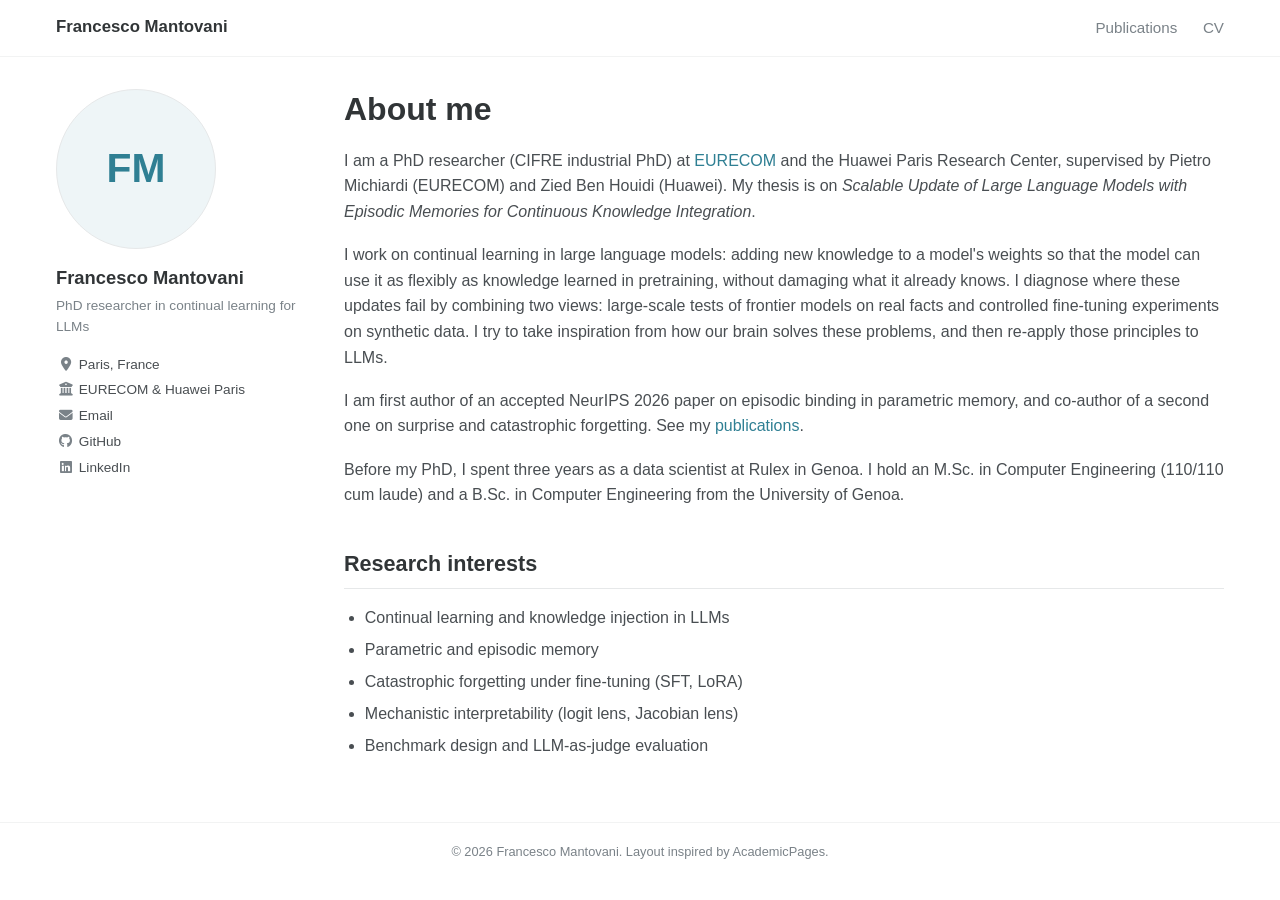
==== index.html @ f329540e "Personal website Co-Authored-By: Claude Opus 5.5 <noreply@anthropic.com>" ====
<!doctype html>
<html lang="en">
<head>
  <meta charset="utf-8">
  <meta name="viewport" content="width=device-width, initial-scale=1">
  <title>About me - Francesco Mantovani</title>
  <meta name="description" content="Francesco Mantovani, PhD researcher (EURECOM & Huawei Paris Research Center) working on continual learning in large language models.">
  <link rel="stylesheet" href="https://cdnjs.cloudflare.com/ajax/libs/font-awesome/6.5.1/css/all.min.css">
  <link rel="stylesheet" href="assets/style.css">
</head>
<body>
  <header class="masthead">
    <nav>
      <a class="site-title" href="./">Francesco Mantovani</a>
      <a href="publications.html">Publications</a>
      <a href="cv/Francesco_Mantovani_CV.pdf">CV</a>
    </nav>
  </header>

  <div class="wrapper">
    <aside class="sidebar">
      <div class="sticky">
        <!-- To add a photo: put it at images/headshot.jpg (square works best). Until then initials are shown. -->
        <img class="avatar" src="images/headshot.jpg" alt="Francesco Mantovani"
             onerror="this.outerHTML='<div class=&quot;avatar avatar-fallback&quot;>FM</div>'">
        <h3>Francesco Mantovani</h3>
        <p class="tagline">PhD researcher in continual learning for LLMs</p>
        <ul class="author-links">
          <li><i class="fa-solid fa-location-dot"></i> Paris, France</li>
          <li><i class="fa-solid fa-building-columns"></i> EURECOM &amp; Huawei Paris</li>
          <li><a href="mailto:mantovanifranci23@gmail.com"><i class="fa-solid fa-envelope"></i> Email</a></li>
          <li><a href="https://github.com/Elpinzeiro"><i class="fa-brands fa-github"></i> GitHub</a></li>
          <li><a href="https://www.linkedin.com/in/francesco-mantovani-6890bb225"><i class="fa-brands fa-linkedin"></i> LinkedIn</a></li>
        </ul>
      </div>
    </aside>

    <main class="page">
      <h1>About me</h1>
      <p>
        I am a PhD researcher (CIFRE industrial PhD) at
        <a href="https://www.eurecom.fr/">EURECOM</a> and the Huawei Paris Research Center,
        supervised by Pietro Michiardi (EURECOM)
        and Zied Ben Houidi (Huawei). My thesis is on <em>Scalable Update of Large Language Models
        with Episodic Memories for Continuous Knowledge Integration</em>.
      </p>
      <p>
        I work on continual learning in large language models: adding new knowledge to a model's
        weights so that the model can use it as flexibly as knowledge learned in pretraining,
        without damaging what it already knows. I diagnose where these updates fail by combining two
        views: large-scale tests of frontier models on real facts and controlled fine-tuning
        experiments on synthetic data. I try to take inspiration from how our brain solves these
        problems, and then re-apply those principles to LLMs.
      </p>
      <p>
        I am first author of an accepted NeurIPS 2026 paper on episodic binding in parametric memory,
        and co-author of a second one on surprise and catastrophic forgetting. See my
        <a href="publications.html">publications</a>.
      </p>
      <p>
        Before my PhD, I spent three years as a data scientist at Rulex in Genoa. I hold an M.Sc. in
        Computer Engineering (110/110 cum laude) and a B.Sc. in Computer Engineering from the
        University of Genoa.
      </p>

      <h2>Research interests</h2>
      <ul>
        <li>Continual learning and knowledge injection in LLMs</li>
        <li>Parametric and episodic memory</li>
        <li>Catastrophic forgetting under fine-tuning (SFT, LoRA)</li>
        <li>Mechanistic interpretability (logit lens, Jacobian lens)</li>
        <li>Benchmark design and LLM-as-judge evaluation</li>
      </ul>
    </main>
  </div>

  <footer class="footer">
    &copy; 2026 Francesco Mantovani. Layout inspired by AcademicPages.
  </footer>
</body>
</html>
---- assets/style.css ----
/* Layout inspired by AcademicPages / Minimal Mistakes */
:root {
  --text: #494e52;
  --heading: #313537;
  --muted: #7a8288;
  --link: #2f7f93;
  --link-hover: #205a68;
  --border: #f2f3f3;
  --rule: #e6e8e9;
  --bg: #ffffff;
  --mast-bg: #ffffff;
  --badge-bg: #eef5f7;
}
@media (prefers-color-scheme: dark) {
  :root {
    --text: #c7cbce;
    --heading: #eaeced;
    --muted: #8e959a;
    --link: #6cb7c9;
    --link-hover: #9fd2de;
    --border: #2a2e31;
    --rule: #33383b;
    --bg: #1b1e20;
    --mast-bg: #1b1e20;
    --badge-bg: #23303a;
  }
}

* { box-sizing: border-box; }
html { font-size: 16px; -webkit-text-size-adjust: 100%; }
body {
  margin: 0;
  background: var(--bg);
  color: var(--text);
  font-family: -apple-system, BlinkMacSystemFont, "Roboto", "Segoe UI", "Helvetica Neue", "Lucida Grande", Arial, sans-serif;
  line-height: 1.6;
}
a { color: var(--link); text-decoration: none; }
a:hover { color: var(--link-hover); text-decoration: underline; }

/* Masthead */
.masthead {
  position: sticky; top: 0; z-index: 10;
  background: var(--mast-bg);
  border-bottom: 1px solid var(--border);
}
.masthead nav {
  max-width: 1200px; margin: 0 auto;
  padding: 0.9em 1em;
  display: flex; flex-wrap: wrap; align-items: center; gap: 0.4em 1.6em;
}
.masthead .site-title { font-weight: 700; color: var(--heading); font-size: 1.05em; margin-right: auto; }
.masthead a { color: var(--muted); font-size: 0.95em; }
.masthead a:hover, .masthead a.active { color: var(--heading); text-decoration: none; }
.masthead a.active { border-bottom: 2px solid var(--link); }

/* Two-column layout */
.wrapper {
  max-width: 1200px; margin: 0 auto;
  padding: 2em 1em 3em;
  display: grid; grid-template-columns: 240px minmax(0, 1fr); gap: 3em;
}
.sidebar { font-size: 0.85em; }
.sidebar .sticky { position: sticky; top: 5em; }
.avatar {
  width: 160px; height: 160px; border-radius: 50%;
  object-fit: cover; display: block;
  border: 1px solid var(--rule);
  background: var(--badge-bg);
}
.avatar-fallback {
  display: flex; align-items: center; justify-content: center;
  font-size: 3em; font-weight: 600; color: var(--link);
}
.sidebar h3 { margin: 0.8em 0 0.1em; color: var(--heading); font-size: 1.35em; }
.sidebar .tagline { margin: 0 0 1em; color: var(--muted); }
.author-links { list-style: none; padding: 0; margin: 0; }
.author-links li { padding: 0.15em 0; white-space: nowrap; overflow: hidden; text-overflow: ellipsis; }
.author-links i { width: 1.4em; text-align: center; color: var(--muted); }
.author-links a { color: var(--text); }
.author-links a:hover { color: var(--link); }

/* Content */
.page h1 {
  margin: 0 0 0.6em; color: var(--heading); font-size: 2em; line-height: 1.25;
}
.page h2 {
  margin: 1.8em 0 0.6em; padding-bottom: 0.3em;
  border-bottom: 1px solid var(--rule);
  color: var(--heading); font-size: 1.35em;
}
.page p { margin: 0 0 1.1em; }
.page ul { padding-left: 1.3em; }
.page li { margin-bottom: 0.4em; }

.pub { margin: 0 0 1.6em; }
.pub .title { font-weight: 600; color: var(--heading); }
.pub .authors, .pub .venue { font-size: 0.95em; }
.pub .venue { color: var(--muted); }
.pub .me { font-weight: 700; color: var(--heading); }
.badge {
  display: inline-block; font-size: 0.75em; font-weight: 600;
  padding: 0.05em 0.55em; border-radius: 4px;
  background: var(--badge-bg); color: var(--link); margin-right: 0.3em;
}
.links a { font-size: 0.9em; margin-right: 0.8em; }

.news { list-style: none; padding: 0; }
.news li { display: grid; grid-template-columns: 6.5em 1fr; gap: 0.8em; }
.news .date { color: var(--muted); font-variant-numeric: tabular-nums; }

/* Footer */
.footer {
  border-top: 1px solid var(--border);
  color: var(--muted); font-size: 0.8em; text-align: center;
  padding: 1.5em 1em 2em;
}

/* Mobile */
@media (max-width: 800px) {
  .wrapper { grid-template-columns: 1fr; gap: 1.5em; padding-top: 1.2em; }
  .sidebar .sticky { position: static; display: grid; grid-template-columns: 96px 1fr; gap: 0 1em; align-items: center; }
  .avatar { width: 96px; height: 96px; grid-row: span 2; }
  .avatar-fallback { font-size: 2em; }
  .sidebar h3 { margin-top: 0; }
  .author-links { grid-column: 1 / -1; display: flex; flex-wrap: wrap; gap: 0.2em 1em; margin-top: 0.8em; }
  .page h1 { font-size: 1.6em; }
}
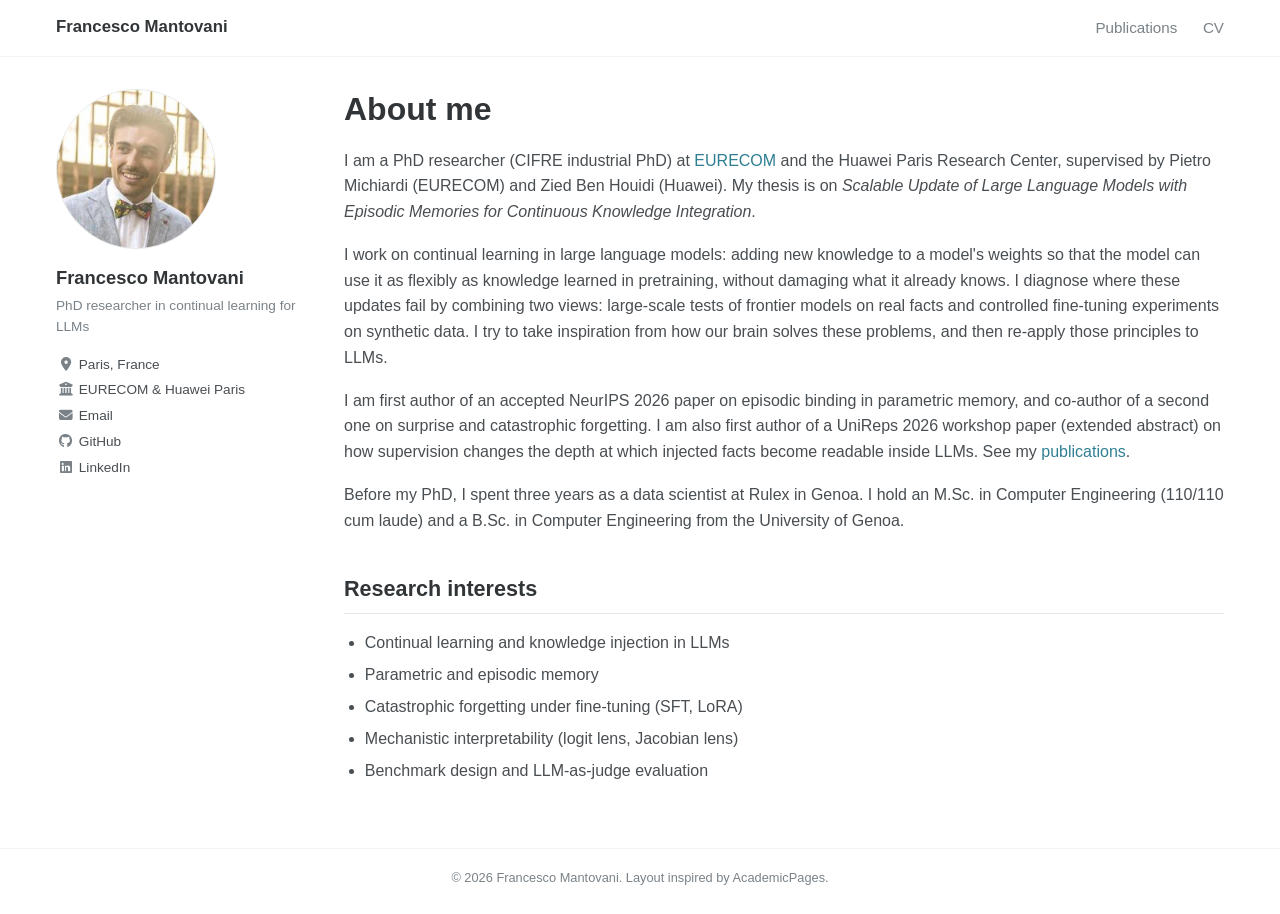
==== commit 3cf359f4: "Add profile photo and mention UniReps workshop paper Co-Authored-By: Claude Opus 5.5 <noreply@anthro" ====
--- a/index.html
+++ b/index.html
@@ -54,7 +54,9 @@
       </p>
       <p>
         I am first author of an accepted NeurIPS 2026 paper on episodic binding in parametric memory,
-        and co-author of a second one on surprise and catastrophic forgetting. See my
+        and co-author of a second one on surprise and catastrophic forgetting. I am also first author
+        of a UniReps 2026 workshop paper (extended abstract) on how supervision changes the depth at
+        which injected facts become readable inside LLMs. See my
         <a href="publications.html">publications</a>.
       </p>
       <p>
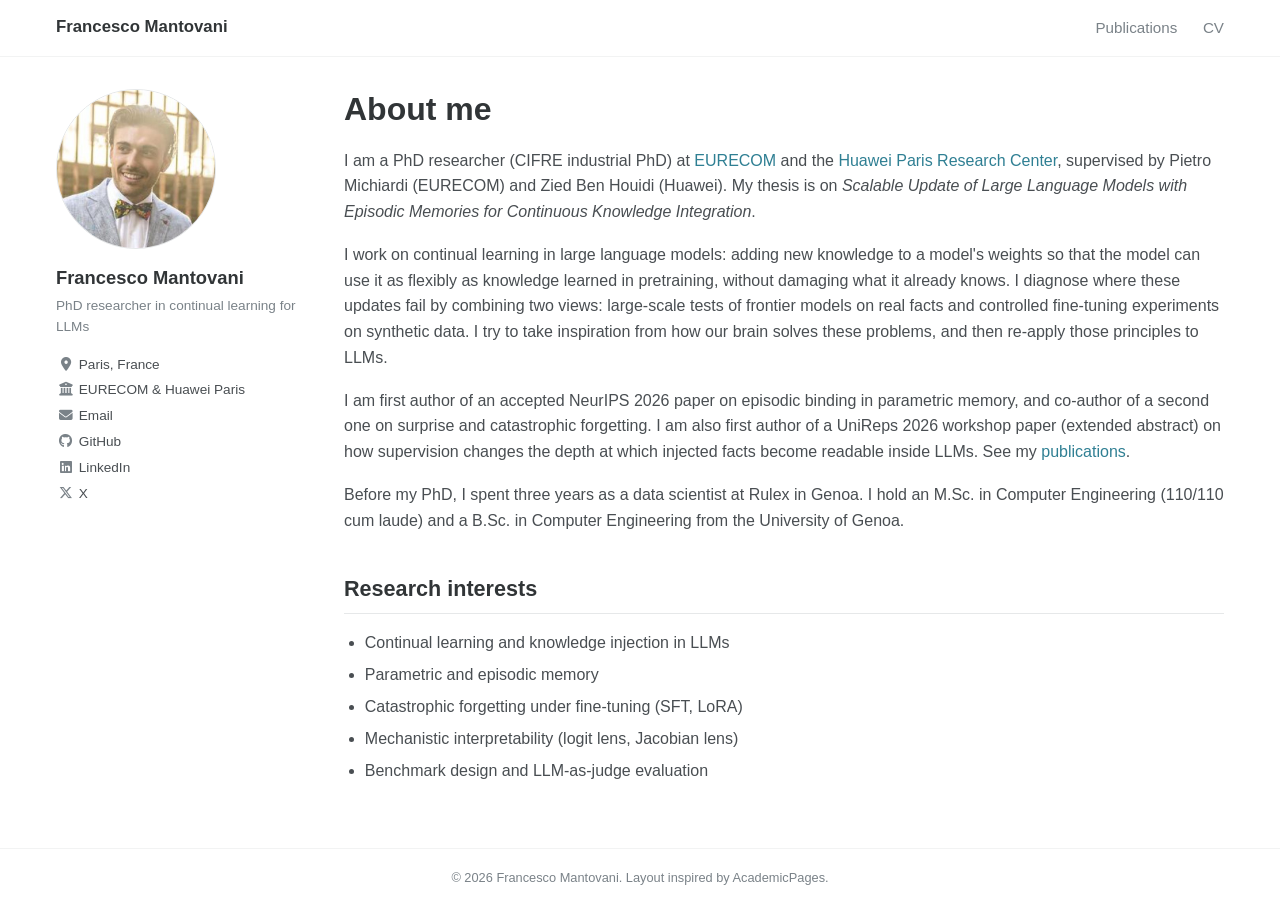
==== commit 9995c7e8: "Add X profile link and Huawei Paris link Co-Authored-By: Claude Opus 5.5 <noreply@anthropic.com>" ====
--- a/index.html
+++ b/index.html
@@ -31,6 +31,7 @@
           <li><a href="mailto:mantovanifranci23@gmail.com"><i class="fa-solid fa-envelope"></i> Email</a></li>
           <li><a href="https://github.com/Elpinzeiro"><i class="fa-brands fa-github"></i> GitHub</a></li>
           <li><a href="https://www.linkedin.com/in/francesco-mantovani-6890bb225"><i class="fa-brands fa-linkedin"></i> LinkedIn</a></li>
+          <li><a href="https://x.com/francescom3358"><i class="fa-brands fa-x-twitter"></i> X</a></li>
         </ul>
       </div>
     </aside>
@@ -39,7 +40,7 @@
       <h1>About me</h1>
       <p>
         I am a PhD researcher (CIFRE industrial PhD) at
-        <a href="https://www.eurecom.fr/">EURECOM</a> and the Huawei Paris Research Center,
+        <a href="https://www.eurecom.fr/">EURECOM</a> and the <a href="https://www.huawei.com/fr/news/madeinfrance">Huawei Paris Research Center</a>,
         supervised by Pietro Michiardi (EURECOM)
         and Zied Ben Houidi (Huawei). My thesis is on <em>Scalable Update of Large Language Models
         with Episodic Memories for Continuous Knowledge Integration</em>.
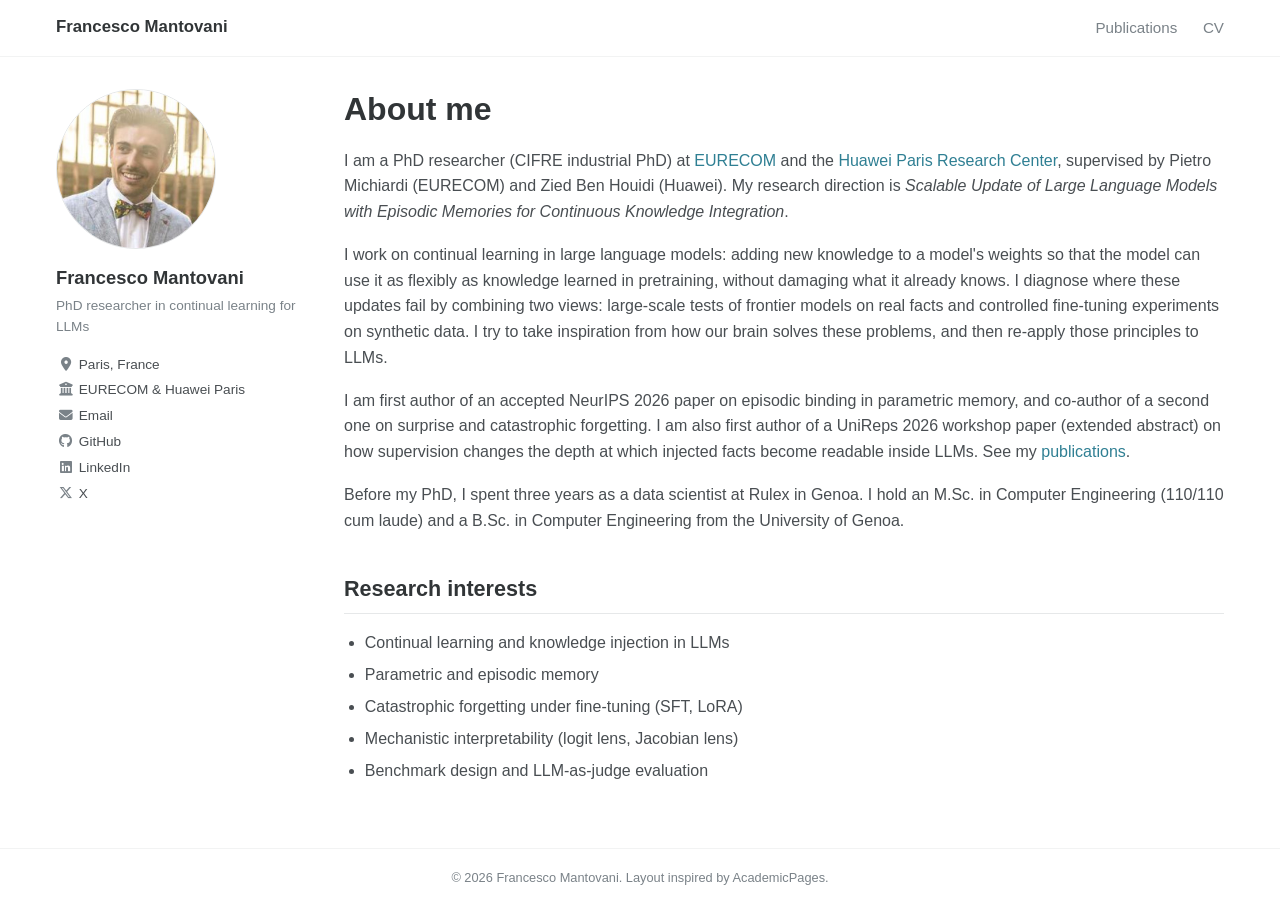
==== commit 9e58b66e: "Replace 'My thesis is on' with 'My research direction is' Co-Authored-By: Claude Opus 5.5 <noreply@a" ====
--- a/index.html
+++ b/index.html
@@ -40,9 +40,9 @@
       <h1>About me</h1>
       <p>
         I am a PhD researcher (CIFRE industrial PhD) at
-        <a href="https://www.eurecom.fr/">EURECOM</a> and the <a href="https://www.huawei.com/fr/news/madeinfrance">Huawei Paris Research Center</a>,
+        <a href="https://www.eurecom.fr/">EURECOM</a> and the <a href="https://www.huawei.com/en/news/2016/6/mathematics-research-center-in-france">Huawei Paris Research Center</a>,
         supervised by Pietro Michiardi (EURECOM)
-        and Zied Ben Houidi (Huawei). My thesis is on <em>Scalable Update of Large Language Models
+        and Zied Ben Houidi (Huawei). My research direction is <em>Scalable Update of Large Language Models
         with Episodic Memories for Continuous Knowledge Integration</em>.
       </p>
       <p>
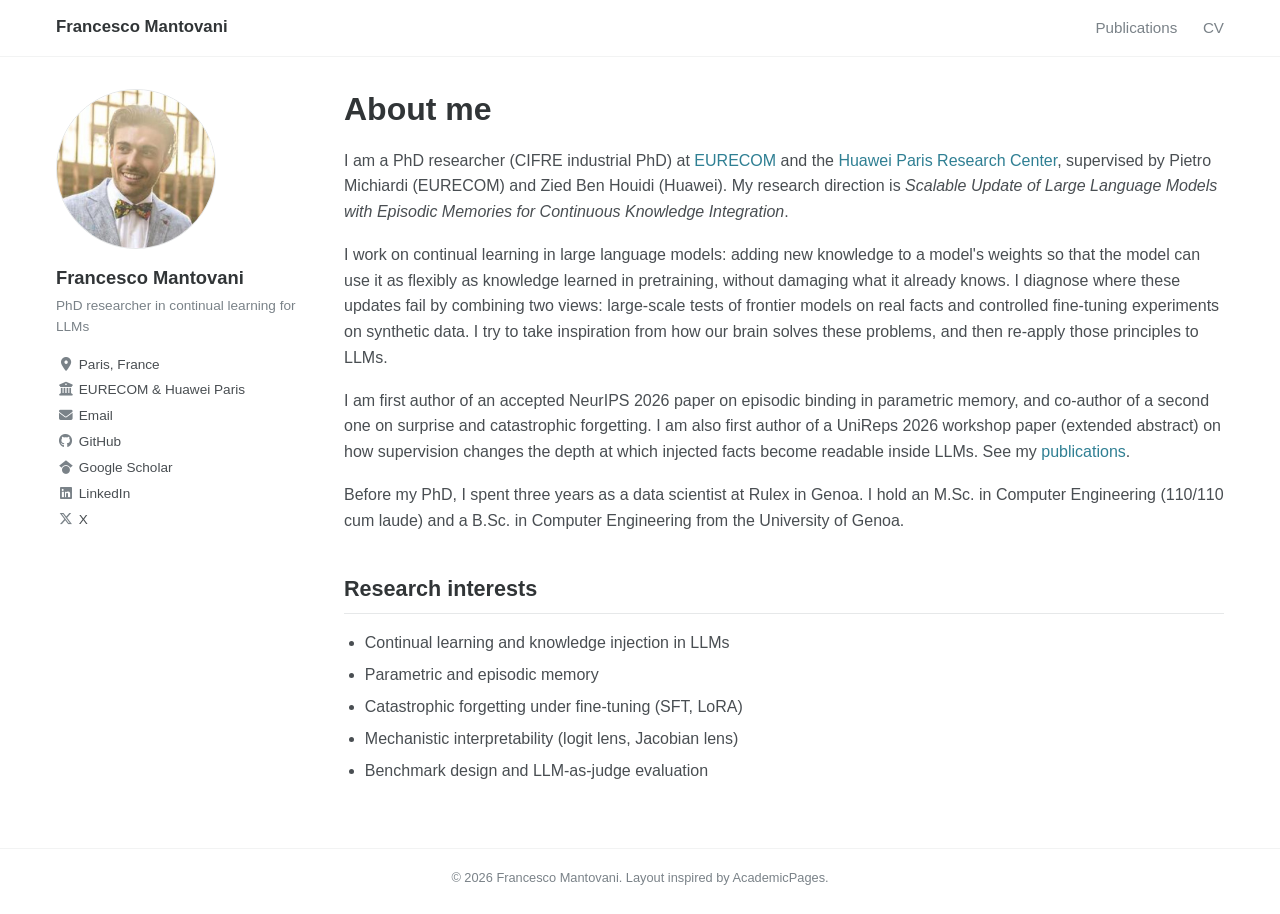
==== commit 1878296c: "Add Google Scholar profile link Co-Authored-By: Claude Opus 5.5 <noreply@anthropic.com>" ====
--- a/index.html
+++ b/index.html
@@ -30,6 +30,7 @@
           <li><i class="fa-solid fa-building-columns"></i> EURECOM &amp; Huawei Paris</li>
           <li><a href="mailto:mantovanifranci23@gmail.com"><i class="fa-solid fa-envelope"></i> Email</a></li>
           <li><a href="https://github.com/Elpinzeiro"><i class="fa-brands fa-github"></i> GitHub</a></li>
+          <li><a href="https://scholar.google.com/citations?user=NgX-FXsAAAAJ"><i class="fa-brands fa-google-scholar"></i> Google Scholar</a></li>
           <li><a href="https://www.linkedin.com/in/francesco-mantovani-6890bb225"><i class="fa-brands fa-linkedin"></i> LinkedIn</a></li>
           <li><a href="https://x.com/francescom3358"><i class="fa-brands fa-x-twitter"></i> X</a></li>
         </ul>
